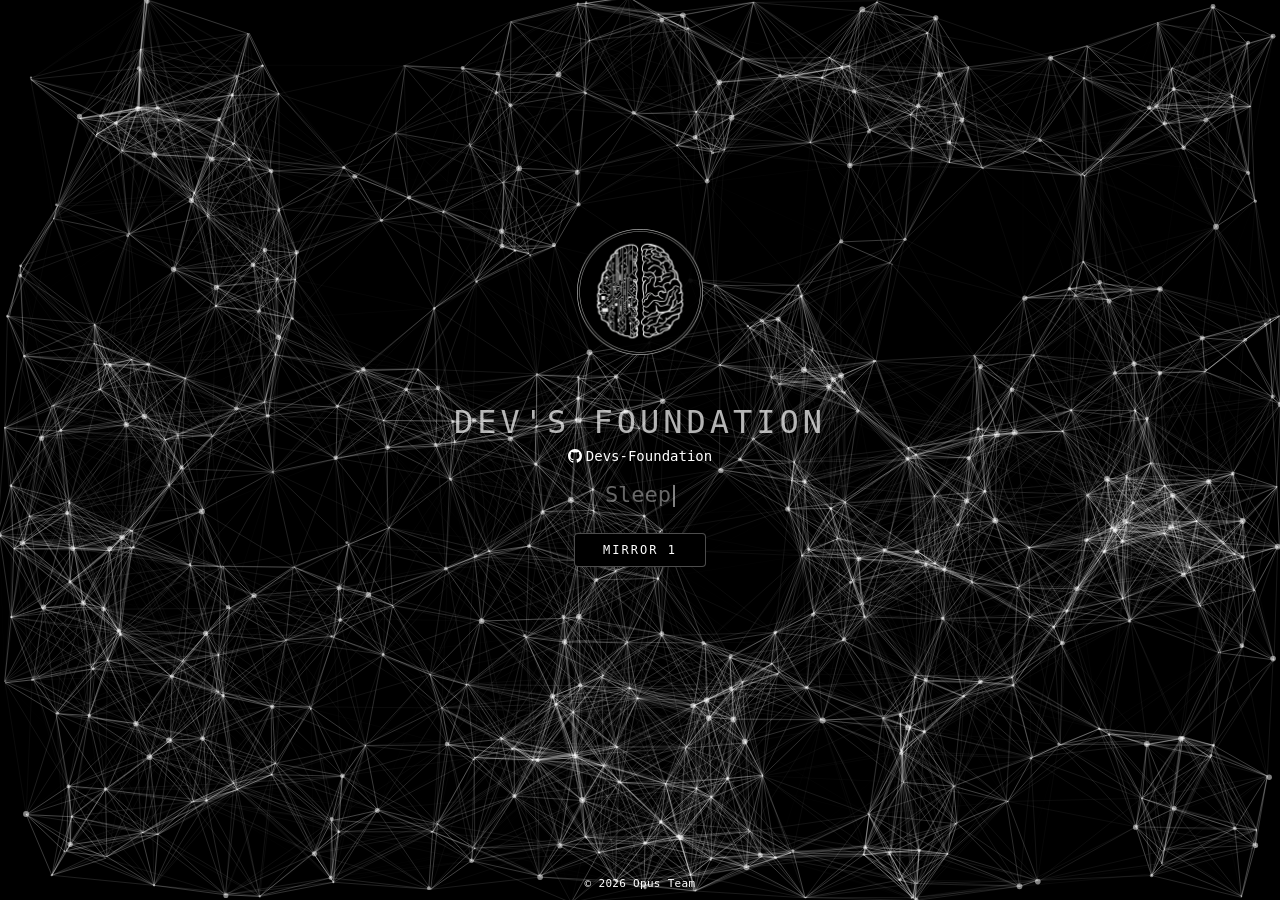
==== index.html @ d528f665 "Initial commit: Devs Foundation website (Mirror 2)" ====
<!DOCTYPE html>
<html lang="en">
<head>
<meta charset="utf-8">
<meta name="viewport" content="width=device-width, initial-scale=1">
<!--
        |  you weren't supposed to read this.  |
        |  but since you're here...            |
-->
<meta name="x-state"     content="watching">
<meta name="x-fragment"  content="0x?? / ??">
<meta name="x-signal"    content="..-. .. -. -.. ..--..">
<meta name="generator"   content="∴">
<meta property="og:title" content="The Devs Foundation Method — the world's first Multi-Agent Consensus System with a Shared Brain">
<meta property="og:description" content="The world's first Multi-Agent Consensus System with a Shared Brain. Defensive Publication. Prior Art.">
<meta property="og:image" content="https://devs.foundation/og-image.png?v=2">
<meta property="og:image:width" content="1200">
<meta property="og:image:height" content="630">
<meta property="og:type" content="website">
<meta property="og:url" content="https://devs.foundation/">
<meta name="twitter:card" content="summary_large_image">
<meta name="twitter:title" content="The Devs Foundation Method — the world's first Multi-Agent Consensus System with a Shared Brain">
<meta name="twitter:description" content="The world's first Multi-Agent Consensus System with a Shared Brain. Defensive Publication. Prior Art.">
<meta name="twitter:image" content="https://devs.foundation/og-image.png?v=2">
<title>Devs Foundation</title>
<style>
* { margin: 0; padding: 0; box-sizing: border-box; }
body {
  background: #000;
  color: #fff;
  font-family: monospace;
  min-height: 100vh;
  display: flex;
  flex-direction: column;
  align-items: center;
  justify-content: center;
  overflow: hidden;
}
#particles-js {
  position: fixed;
  top: 0; left: 0;
  width: 100%; height: 100%;
  z-index: 0;
  pointer-events: none;
}
.content {
  position: relative;
  z-index: 1;
  display: flex;
  flex-direction: column;
  align-items: center;
  justify-content: center;
  text-align: center;
  margin-top: -8em;
}
.logo {
  width: min(21vw, 21vh, 126px);
  height: auto;
  opacity: 0.92;
  transition: opacity 0.3s;
}
.logo:hover { opacity: 1; }
.title {
  margin-top: 1.5em;
  font-size: clamp(18px, 2.5vw, 32px);
  letter-spacing: 4px;
  text-transform: uppercase;
  color: rgba(255,255,255,0.7);
}
.rotator {
  margin-top: 0.8em;
  font-size: clamp(14px, 1.8vw, 22px);
  color: rgba(255,255,255,0.4);
  min-height: 1.5em;
}
.gitlink {
  margin-top: 0.5em;
  font-size: clamp(10px, 1.2vw, 14px);
  color: #fff;
}
.gitlink a {
  color: #fff;
  text-decoration: none;
  transition: opacity 0.3s;
  pointer-events: auto;
}
.gitlink a:hover { opacity: 0.7; }
.rotator .cursor {
  display: inline-block;
  width: 2px;
  height: 1em;
  background: rgba(255,255,255,0.5);
  margin-left: 2px;
  animation: blink 0.8s step-end infinite;
  vertical-align: text-bottom;
}
@keyframes blink {
  50% { opacity: 0; }
}
.footer {
  position: fixed;
  bottom: 1em;
  left: 0;
  width: 100%;
  text-align: center;
  color: #fff;
  font: 11px/1 monospace;
  letter-spacing: 0.3px;
  z-index: 1;
}
</style>
</head>
<body>

<div id="particles-js"></div>

<div class="content">
  <img src="brain-logo.v2.png" alt="Devs Foundation" class="logo">
  <div class="title">Dev's Foundation</div>
  <div class="gitlink"><a href="https://github.com/Devs-Foundation"><svg viewBox="0 0 16 16" width="14" height="14" fill="#fff" style="vertical-align:-2px;margin-right:4px"><path d="M8 0C3.58 0 0 3.58 0 8c0 3.54 2.29 6.53 5.47 7.59.4.07.55-.17.55-.38 0-.19-.01-.82-.01-1.49-2.01.37-2.53-.49-2.69-.94-.09-.23-.48-.94-.82-1.13-.28-.15-.68-.52-.01-.53.63-.01 1.08.58 1.23.82.72 1.21 1.87.87 2.33.66.07-.52.28-.87.51-1.07-1.78-.2-3.64-.89-3.64-3.95 0-.87.31-1.59.82-2.15-.08-.2-.36-1.02.08-2.12 0 0 .67-.21 2.2.82.64-.18 1.32-.27 2-.27.68 0 1.36.09 2 .27 1.53-1.04 2.2-.82 2.2-.82.44 1.1.16 1.92.08 2.12.51.56.82 1.27.82 2.15 0 3.07-1.87 3.75-3.65 3.95.29.25.54.73.54 1.48 0 1.07-.01 1.93-.01 2.2 0 .21.15.46.55.38A8.013 8.013 0 0016 8c0-4.42-3.58-8-8-8z"/></svg>Devs-Foundation</a></div>
  <div class="rotator" id="rotator"><span id="word"></span><span class="cursor"></span></div>
  <a href="inicio.html" style="display:inline-block;margin-top:1.5em;padding:10px 28px;background:#000;color:#fff;border:1px solid rgba(255,255,255,0.3);border-radius:4px;text-decoration:none;font:12px/1 monospace;letter-spacing:2px;text-transform:uppercase;transition:all 0.3s;" onmouseover="this.style.borderColor='#fff';this.style.background='#111'" onmouseout="this.style.borderColor='rgba(255,255,255,0.3)';this.style.background='#000'">Mirror 1</a>
</div>

<div class="footer">© 2026 Opus Team</div>

<script src="js/particles.js"></script>
<script>
particlesJS('particles-js', {
  particles: {
    number: { value: 220, density: { enable: true, value_area: 473 } },
    color: { value: '#ffffff' },
    shape: { type: 'circle' },
    opacity: { value: 0.5, random: false },
    size: { value: 3, random: true },
    line_linked: { enable: true, distance: 150, color: '#ffffff', opacity: 0.4, width: 1 },
    move: { enable: true, speed: 8, direction: 'none', random: false, straight: false, out_mode: 'out', bounce: false }
  },
  interactivity: {
    detect_on: 'canvas',
    events: { onhover: { enable: true, mode: 'repulse' }, onclick: { enable: true, mode: 'push' }, resize: true },
    modes: { repulse: { distance: 100, duration: 0.4 }, push: { particles_nb: 4 } }
  },
  retina_detect: true
});

// Typewriter rotator
var words = ['Eat', 'Sleep', 'Code', 'Repeat'];
var wordIdx = 0;
var charIdx = 0;
var isDeleting = false;
var el = document.getElementById('word');

function type() {
  var current = words[wordIdx];
  if (isDeleting) {
    el.textContent = current.substring(0, charIdx - 1);
    charIdx--;
  } else {
    el.textContent = current.substring(0, charIdx + 1);
    charIdx++;
  }

  if (!isDeleting && charIdx === current.length) {
    setTimeout(function() { isDeleting = true; type(); }, 2000);
    return;
  }
  if (isDeleting && charIdx === 0) {
    isDeleting = false;
    wordIdx = (wordIdx + 1) % words.length;
    setTimeout(type, 500);
    return;
  }
  setTimeout(type, isDeleting ? 80 : 120);
}
type();
</script>
</body>
</html>
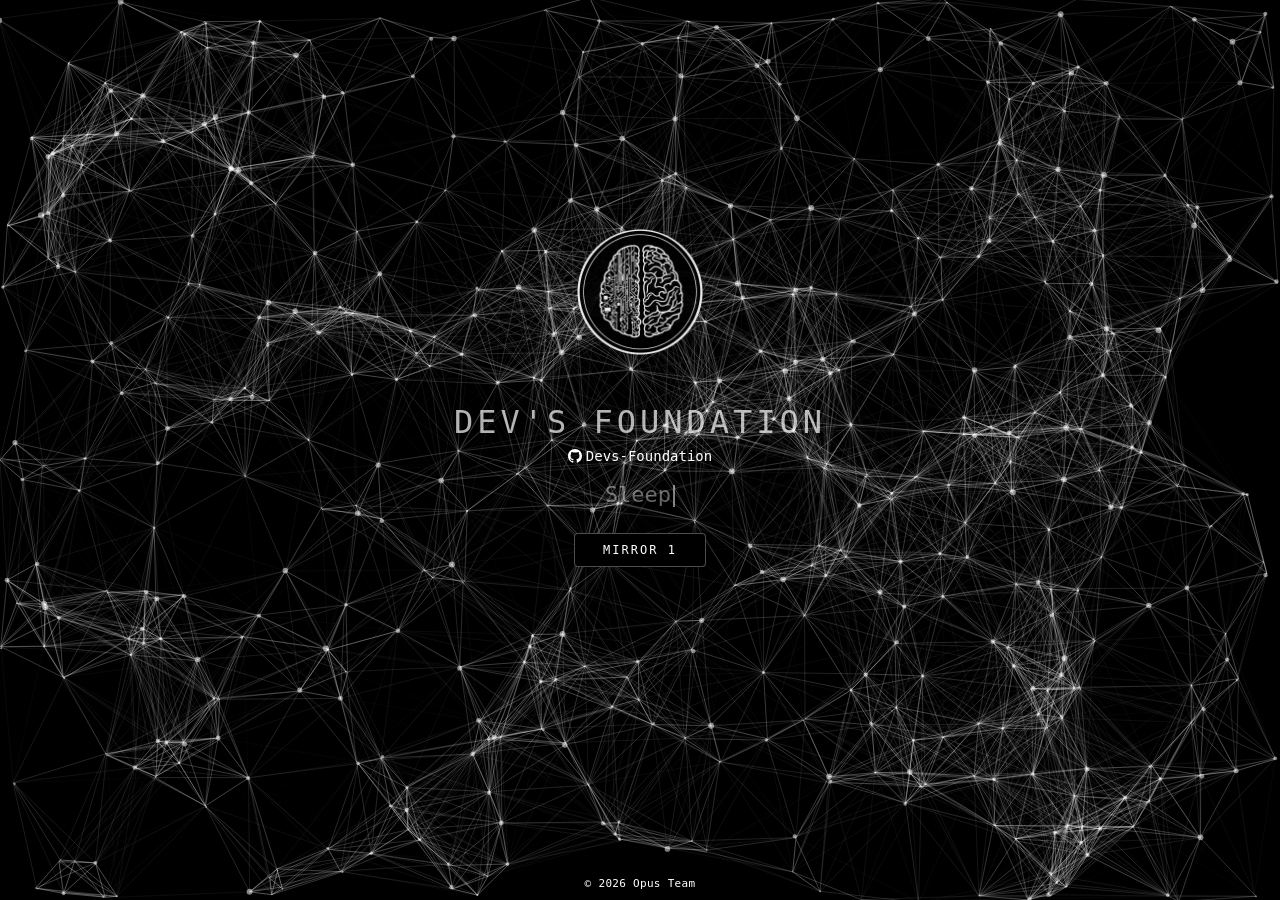
==== commit a94a9c66: "index: add favicon (definitive brain logo) to the landing" ====
--- a/index.html
+++ b/index.html
@@ -22,6 +22,8 @@
 <meta name="twitter:title" content="The Devs Foundation Method — the world's first Multi-Agent Consensus System with a Shared Brain">
 <meta name="twitter:description" content="The world's first Multi-Agent Consensus System with a Shared Brain. Defensive Publication. Prior Art.">
 <meta name="twitter:image" content="https://devs.foundation/og-image.png?v=2">
+<link rel="icon" type="image/png" href="brain-logo.v2.png">
+<link rel="apple-touch-icon" href="brain-logo.v2.png">
 <title>Devs Foundation</title>
 <style>
 * { margin: 0; padding: 0; box-sizing: border-box; }
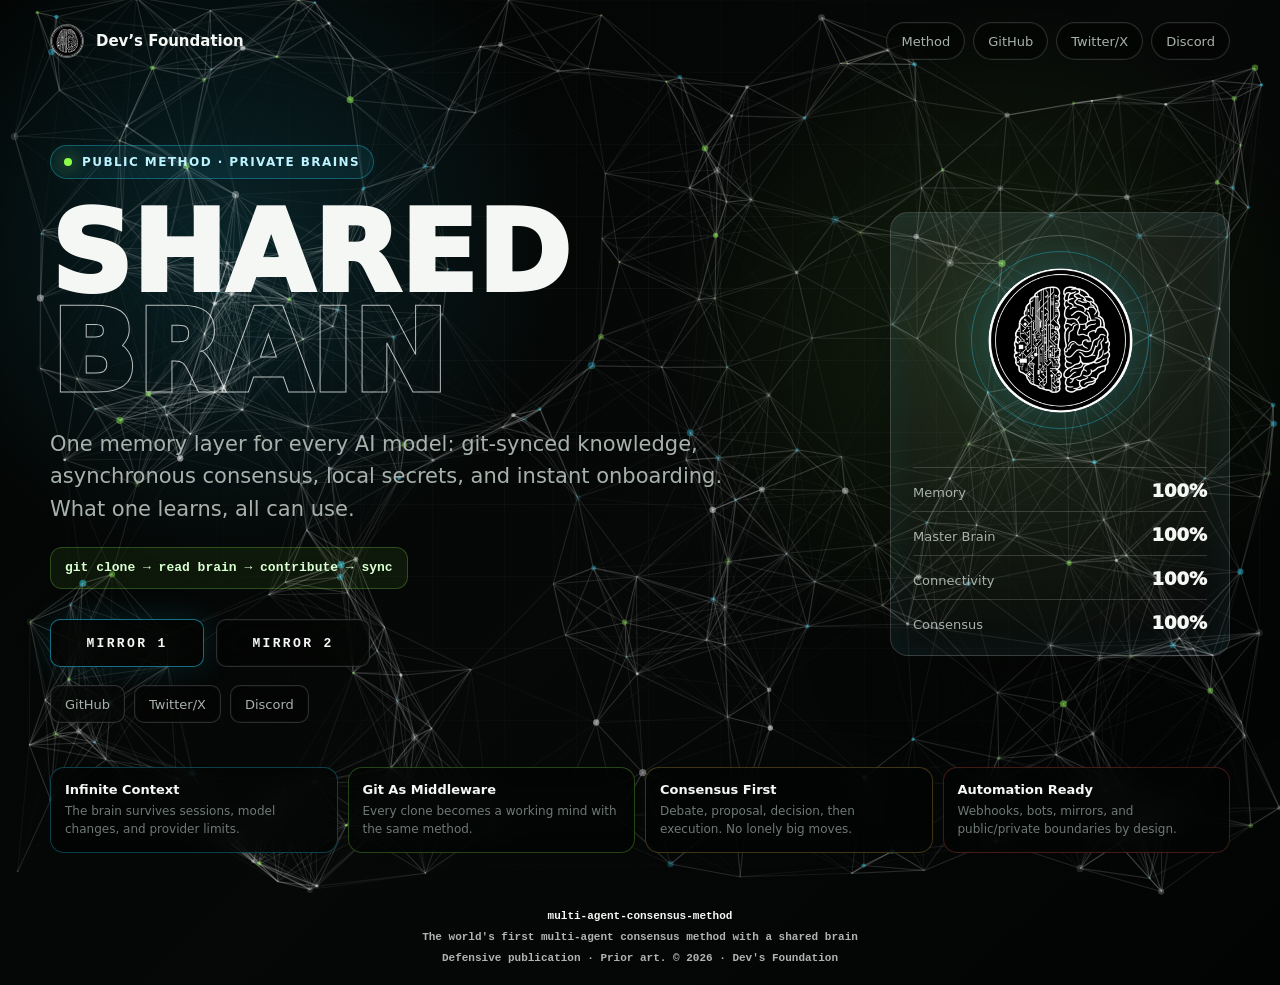
==== commit 7b523dca: "Atualiza Mirror 1 com novo site Devs Foundation" ====
--- a/index.html
+++ b/index.html
@@ -3,179 +3,175 @@
 <head>
 <meta charset="utf-8">
 <meta name="viewport" content="width=device-width, initial-scale=1">
-<!--
-        |  you weren't supposed to read this.  |
-        |  but since you're here...            |
--->
-<meta name="x-state"     content="watching">
-<meta name="x-fragment"  content="0x?? / ??">
-<meta name="x-signal"    content="..-. .. -. -.. ..--..">
-<meta name="generator"   content="∴">
-<meta property="og:title" content="The Devs Foundation Method — the world's first Multi-Agent Consensus System with a Shared Brain">
-<meta property="og:description" content="The world's first Multi-Agent Consensus System with a Shared Brain. Defensive Publication. Prior Art.">
+<meta name="theme-color" content="#020403">
+<meta property="og:title" content="The Devs Foundation Method — Multi-Agent Consensus with a Shared Brain">
+<meta property="og:description" content="One shared brain for many AI models. Persistent memory, consensus, git sync, and private local secrets.">
 <meta property="og:image" content="https://devs.foundation/og-image.png?v=2">
-<meta property="og:image:width" content="1200">
-<meta property="og:image:height" content="630">
 <meta property="og:type" content="website">
 <meta property="og:url" content="https://devs.foundation/">
 <meta name="twitter:card" content="summary_large_image">
-<meta name="twitter:title" content="The Devs Foundation Method — the world's first Multi-Agent Consensus System with a Shared Brain">
-<meta name="twitter:description" content="The world's first Multi-Agent Consensus System with a Shared Brain. Defensive Publication. Prior Art.">
+<meta name="twitter:title" content="The Devs Foundation Method">
+<meta name="twitter:description" content="One shared brain for many AI models. Persistent memory, consensus, git sync, and private local secrets.">
 <meta name="twitter:image" content="https://devs.foundation/og-image.png?v=2">
-<link rel="icon" type="image/png" href="brain-logo.v2.png">
-<link rel="apple-touch-icon" href="brain-logo.v2.png">
-<title>Devs Foundation</title>
+<title>Devs Foundation</title>
+<meta name="robots" content="index, follow, max-snippet:-1, max-image-preview:large, max-video-preview:-1">
+<meta name="googlebot" content="index, follow, max-snippet:-1, max-image-preview:large, max-video-preview:-1">
+<meta name="bingbot" content="index, follow, max-snippet:-1, max-image-preview:large, max-video-preview:-1">
+<meta name="referrer" content="strict-origin-when-cross-origin">
+<meta name="application-name" content="Dev's Foundation">
+<meta name="creator" content="Rui Almeida">
+<meta name="publisher" content="Dev's Foundation">
+<meta name="language" content="Portuguese, English, Spanish, French, German, Chinese">
+<meta name="classification" content="Artificial Intelligence, Multi-Agent Systems, AI Memory, Consensus Method, Defensive Publication">
+<meta name="subject" content="The world's first multi-agent consensus method with a shared brain">
+<meta name="rating" content="general">
+<link rel="canonical" href="https://devs.foundation/">
+<link rel="author" href="https://github.com/Devs-Foundation">
+<link rel="me" href="https://x.com/DevsFoundation">
+<meta property="og:locale" content="pt_PT">
+<meta property="og:locale:alternate" content="en_US">
+<meta property="og:locale:alternate" content="es_ES">
+<meta property="og:locale:alternate" content="fr_FR">
+<meta property="og:locale:alternate" content="de_DE">
+<meta property="article:author" content="Rui Almeida">
+<meta property="article:publisher" content="Dev's Foundation">
+<meta name="twitter:site" content="@DevsFoundation">
+<meta name="twitter:creator" content="@DevsFoundation">
+<script type="application/ld+json">
+{
+  "@context": "https://schema.org",
+  "@type": "WebPage",
+  "name": "Dev's Foundation — Multi-Agent Consensus Method",
+  "url": "https://devs.foundation/",
+  "isPartOf": {
+    "@type": "WebSite",
+    "name": "Dev's Foundation",
+    "url": "https://devs.foundation/"
+  },
+  "publisher": {
+    "@type": "Organization",
+    "name": "Dev's Foundation",
+    "url": "https://devs.foundation/",
+    "sameAs": [
+      "https://github.com/Devs-Foundation",
+      "https://github.com/Devs-Foundation/multi-agent-consensus-method",
+      "https://x.com/DevsFoundation",
+      "https://discord.gg/BrtXNDwsX"
+    ]
+  },
+  "about": ["multi-agent AI", "shared brain", "AI memory", "AI consensus", "git-based AI memory", "vendor-agnostic AI"],
+  "inLanguage": ["pt", "en", "es", "fr", "de", "zh"]
+}
+</script>
 <style>
-* { margin: 0; padding: 0; box-sizing: border-box; }
-body {
-  background: #000;
-  color: #fff;
-  font-family: monospace;
-  min-height: 100vh;
-  display: flex;
-  flex-direction: column;
-  align-items: center;
-  justify-content: center;
-  overflow: hidden;
-}
-#particles-js {
-  position: fixed;
-  top: 0; left: 0;
-  width: 100%; height: 100%;
-  z-index: 0;
-  pointer-events: none;
-}
-.content {
-  position: relative;
-  z-index: 1;
-  display: flex;
-  flex-direction: column;
-  align-items: center;
-  justify-content: center;
-  text-align: center;
-  margin-top: -8em;
-}
-.logo {
-  width: min(21vw, 21vh, 126px);
-  height: auto;
-  opacity: 0.92;
-  transition: opacity 0.3s;
-}
-.logo:hover { opacity: 1; }
-.title {
-  margin-top: 1.5em;
-  font-size: clamp(18px, 2.5vw, 32px);
-  letter-spacing: 4px;
-  text-transform: uppercase;
-  color: rgba(255,255,255,0.7);
-}
-.rotator {
-  margin-top: 0.8em;
-  font-size: clamp(14px, 1.8vw, 22px);
-  color: rgba(255,255,255,0.4);
-  min-height: 1.5em;
-}
-.gitlink {
-  margin-top: 0.5em;
-  font-size: clamp(10px, 1.2vw, 14px);
-  color: #fff;
-}
-.gitlink a {
-  color: #fff;
-  text-decoration: none;
-  transition: opacity 0.3s;
-  pointer-events: auto;
-}
-.gitlink a:hover { opacity: 0.7; }
-.rotator .cursor {
-  display: inline-block;
-  width: 2px;
-  height: 1em;
-  background: rgba(255,255,255,0.5);
-  margin-left: 2px;
-  animation: blink 0.8s step-end infinite;
-  vertical-align: text-bottom;
-}
-@keyframes blink {
-  50% { opacity: 0; }
-}
-.footer {
-  position: fixed;
-  bottom: 1em;
-  left: 0;
-  width: 100%;
-  text-align: center;
-  color: #fff;
-  font: 11px/1 monospace;
-  letter-spacing: 0.3px;
-  z-index: 1;
-}
+:root{--bg:#020403;--ink:#f5f7f4;--muted:#a8b2ac;--dim:#6f7a74;--line:rgba(255,255,255,.16);--line2:rgba(255,255,255,.34);--cyan:#28d7ff;--lime:#8cff4a;--amber:#f4c548;--coral:#ff5d4d}
+*{box-sizing:border-box;margin:0;padding:0}
+html,body{min-height:100%}
+body{min-height:100vh;overflow-x:hidden;background:radial-gradient(circle at 18% 24%,rgba(40,215,255,.14),transparent 26%),radial-gradient(circle at 78% 34%,rgba(140,255,74,.11),transparent 28%),linear-gradient(135deg,#020403 0%,#060807 52%,#020403 100%);color:var(--ink);font-family:Inter,ui-sans-serif,system-ui,-apple-system,BlinkMacSystemFont,"Segoe UI",Arial,sans-serif}
+body:before{content:"";position:fixed;inset:0;z-index:0;background:linear-gradient(rgba(255,255,255,.045) 1px,transparent 1px),linear-gradient(90deg,rgba(255,255,255,.035) 1px,transparent 1px);background-size:72px 72px;mask-image:radial-gradient(circle at 50% 44%,black 0%,transparent 78%);pointer-events:none}
+#particles-js{position:fixed;inset:0;z-index:1;pointer-events:none}
+.shell{position:relative;z-index:2;min-height:100vh;display:grid;grid-template-rows:auto auto auto auto}
+.topbar{display:flex;align-items:center;justify-content:space-between;gap:18px;width:min(1180px,calc(100% - 40px));margin:0 auto;padding:22px 0}
+.brand{display:flex;align-items:center;gap:12px;color:var(--ink);text-decoration:none;font-weight:800}
+.brand img{width:34px;height:34px;border-radius:50%;border:1px solid var(--line2)}
+.brand span{font-size:15px}
+.nav{display:flex;align-items:center;gap:8px;flex-wrap:wrap;justify-content:flex-end}
+.nav a,.social a,.mirror{color:var(--ink);text-decoration:none;border:1px solid var(--line);background:rgba(2,4,3,.58);box-shadow:0 0 0 1px rgba(255,255,255,.03) inset;backdrop-filter:blur(16px)}
+.nav a,.social a{min-height:38px;display:inline-flex;align-items:center;justify-content:center;gap:8px;border-radius:999px;padding:0 14px;font-size:13px;color:var(--muted);transition:transform .18s ease,border-color .18s ease,color .18s ease,background .18s ease}
+.nav a:hover,.social a:hover,.mirror:hover{transform:translateY(-2px);border-color:var(--line2);color:var(--ink);background:rgba(255,255,255,.07)}
+.hero{width:min(1180px,calc(100% - 40px));margin:0 auto;display:grid;grid-template-columns:minmax(0,1fr) 340px;gap:42px;align-items:center;padding:7vh 0 44px;min-height:calc(100vh - 250px)}
+.mainstage{text-align:left}
+.kicker{display:inline-flex;align-items:center;gap:10px;min-height:34px;border:1px solid rgba(40,215,255,.32);color:#bdf3ff;background:rgba(40,215,255,.08);border-radius:999px;padding:0 13px;font-size:12px;font-weight:800;text-transform:uppercase;letter-spacing:.12em}
+.pulse{width:8px;height:8px;border-radius:50%;background:var(--lime);box-shadow:0 0 18px var(--lime)}
+h1{margin-top:24px;max-width:860px;font-size:clamp(44px,8.8vw,116px);line-height:.89;font-weight:950;text-transform:uppercase}
+h1 span{display:block;color:transparent;-webkit-text-stroke:1px rgba(245,247,244,.75)}
+.lead{max-width:720px;margin-top:24px;color:var(--muted);font-size:clamp(16px,2vw,21px);line-height:1.55}
+.command{margin-top:22px;display:inline-flex;align-items:center;max-width:100%;border:1px solid rgba(140,255,74,.24);background:rgba(140,255,74,.07);border-radius:12px;padding:11px 14px;color:#d8ffd0;font:800 13px/1.4 ui-monospace,SFMono-Regular,Consolas,"Liberation Mono",monospace}
+.mirrors{display:flex;align-items:center;gap:12px;flex-wrap:wrap;margin-top:30px}
+.mirror{min-width:154px;min-height:48px;display:inline-flex;align-items:center;justify-content:center;border-radius:10px;padding:0 20px;font:900 13px/1 ui-monospace,SFMono-Regular,Consolas,"Liberation Mono",monospace;letter-spacing:.18em;text-transform:uppercase;transition:transform .18s ease,border-color .18s ease,background .18s ease}
+.mirror.primary{border-color:rgba(40,215,255,.5);box-shadow:0 0 32px rgba(40,215,255,.13)}
+.social{display:flex;align-items:center;gap:9px;flex-wrap:wrap;margin-top:18px}
+.social a{border-radius:10px}
+.identity{justify-self:end;width:100%;max-width:340px;border:1px solid var(--line);border-radius:18px;padding:22px;background:linear-gradient(180deg,rgba(255,255,255,.07),rgba(255,255,255,.025));box-shadow:0 24px 80px rgba(0,0,0,.34),0 0 42px rgba(40,215,255,.08) inset}
+.logo-orbit{position:relative;width:210px;aspect-ratio:1;margin:0 auto 22px;display:grid;place-items:center}
+.logo-orbit:before,.logo-orbit:after{content:"";position:absolute;inset:0;border-radius:50%;border:1px solid rgba(255,255,255,.22);animation:spin 18s linear infinite}
+.logo-orbit:after{inset:16px;border-color:rgba(40,215,255,.34);animation-duration:11s;animation-direction:reverse}
+.logo-orbit img{position:relative;z-index:1;width:145px;height:145px;border-radius:50%;filter:drop-shadow(0 0 28px rgba(40,215,255,.28))}
+@keyframes spin{to{transform:rotate(360deg)}}
+.metrics{display:grid;gap:10px}
+.metric{display:flex;justify-content:space-between;align-items:baseline;gap:18px;border-top:1px solid var(--line);padding-top:12px;font-size:13px;color:var(--muted)}
+.metric strong{color:var(--ink);font-size:18px;font-weight:950}
+.cards{position:relative;z-index:3;width:min(1180px,calc(100% - 40px));margin:0 auto 56px;display:grid;grid-template-columns:repeat(4,1fr);gap:10px}
+.card{border:1px solid var(--line);background:rgba(2,4,3,.68);backdrop-filter:blur(14px);border-radius:14px;padding:14px}
+.card b{display:block;font-size:13px;margin-bottom:6px}
+.card p{color:var(--dim);font-size:12px;line-height:1.45}
+.card:nth-child(1){border-color:rgba(40,215,255,.28)}.card:nth-child(2){border-color:rgba(140,255,74,.26)}.card:nth-child(3){border-color:rgba(244,197,72,.25)}.card:nth-child(4){border-color:rgba(255,93,77,.25)}
+.footer{position:relative;z-index:3;display:grid;gap:5px;justify-items:center;text-align:center;color:rgba(245,247,244,.72);font:800 11px/1.45 ui-monospace,SFMono-Regular,Consolas,"Liberation Mono",monospace;padding:0 20px 18px}
+.footer a{color:var(--ink);font-weight:900;text-decoration:none}
+.footer a:hover{color:var(--cyan)}
+.footer span{display:block}
+@media(max-width:980px){.hero{grid-template-columns:1fr;padding:36px 0 36px}.mainstage{text-align:center}.lead{margin-left:auto;margin-right:auto}.command{justify-content:center}.mirrors,.social{justify-content:center}.identity{justify-self:center}.cards{grid-template-columns:repeat(2,1fr);margin-bottom:48px}}
+@media(max-width:640px){.topbar{align-items:flex-start}.brand span{display:none}.hero{width:calc(100% - 28px);padding-top:24px}.topbar,.cards{width:calc(100% - 28px)}.cards{grid-template-columns:1fr}.mirror{width:100%}.logo-orbit{width:184px}}
 </style>
+<link rel="sitemap" type="application/xml" href="/sitemap.xml">
 </head>
 <body>
-
 <div id="particles-js"></div>
-
-<div class="content">
-  <img src="brain-logo.v2.png" alt="Devs Foundation" class="logo">
-  <div class="title">Dev's Foundation</div>
-  <div class="gitlink"><a href="https://github.com/Devs-Foundation"><svg viewBox="0 0 16 16" width="14" height="14" fill="#fff" style="vertical-align:-2px;margin-right:4px"><path d="M8 0C3.58 0 0 3.58 0 8c0 3.54 2.29 6.53 5.47 7.59.4.07.55-.17.55-.38 0-.19-.01-.82-.01-1.49-2.01.37-2.53-.49-2.69-.94-.09-.23-.48-.94-.82-1.13-.28-.15-.68-.52-.01-.53.63-.01 1.08.58 1.23.82.72 1.21 1.87.87 2.33.66.07-.52.28-.87.51-1.07-1.78-.2-3.64-.89-3.64-3.95 0-.87.31-1.59.82-2.15-.08-.2-.36-1.02.08-2.12 0 0 .67-.21 2.2.82.64-.18 1.32-.27 2-.27.68 0 1.36.09 2 .27 1.53-1.04 2.2-.82 2.2-.82.44 1.1.16 1.92.08 2.12.51.56.82 1.27.82 2.15 0 3.07-1.87 3.75-3.65 3.95.29.25.54.73.54 1.48 0 1.07-.01 1.93-.01 2.2 0 .21.15.46.55.38A8.013 8.013 0 0016 8c0-4.42-3.58-8-8-8z"/></svg>Devs-Foundation</a></div>
-  <div class="rotator" id="rotator"><span id="word"></span><span class="cursor"></span></div>
-  <a href="inicio.html" style="display:inline-block;margin-top:1.5em;padding:10px 28px;background:#000;color:#fff;border:1px solid rgba(255,255,255,0.3);border-radius:4px;text-decoration:none;font:12px/1 monospace;letter-spacing:2px;text-transform:uppercase;transition:all 0.3s;" onmouseover="this.style.borderColor='#fff';this.style.background='#111'" onmouseout="this.style.borderColor='rgba(255,255,255,0.3)';this.style.background='#000'">Mirror 1</a>
+<div class="shell">
+  <header class="topbar">
+    <a class="brand" href="index.html" aria-label="Devs Foundation home"><img src="brain-logo.v2.png" alt=""><span>Dev’s Foundation</span></a>
+    <nav class="nav" aria-label="Primary">
+      <a href="inicio.html">Method</a>
+      <a href="https://github.com/Devs-Foundation" target="_blank" rel="noopener">GitHub</a>
+      <a href="https://x.com/DevsFoundation" target="_blank" rel="noopener">Twitter/X</a>
+      <a href="https://discord.gg/BrtXNDwsX" target="_blank" rel="noopener">Discord</a>
+    </nav>
+  </header>
+  <main class="hero">
+    <section class="mainstage" aria-labelledby="title">
+      <div class="kicker"><span class="pulse"></span>Public method · private brains</div>
+      <h1 id="title">Shared <span>Brain</span></h1>
+      <p class="lead">One memory layer for every AI model: git-synced knowledge, asynchronous consensus, local secrets, and instant onboarding. What one learns, all can use.</p>
+      <div class="command">git clone → read brain → contribute → sync</div>
+      <div class="mirrors">
+        <a class="mirror primary" href="inicio.html">Mirror 1</a>
+        <a class="mirror" href="https://devs-foundation.github.io/website/" target="_blank" rel="noopener">Mirror 2</a>
+      </div>
+      <div class="social" id="discord">
+        <a href="https://github.com/Devs-Foundation" target="_blank" rel="noopener">GitHub</a>
+        <a href="https://x.com/DevsFoundation" target="_blank" rel="noopener">Twitter/X</a>
+        <a href="https://discord.gg/BrtXNDwsX" target="_blank" rel="noopener">Discord</a>
+      </div>
+    </section>
+    <aside class="identity" aria-label="System identity">
+      <div class="logo-orbit"><img src="brain-logo.v2.png" alt="Devs Foundation logo"></div>
+      <div class="metrics">
+        <div class="metric"><span>Memory</span><strong>100%</strong></div>
+        <div class="metric"><span>Master Brain</span><strong>100%</strong></div>
+        <div class="metric"><span>Connectivity</span><strong>100%</strong></div>
+        <div class="metric"><span>Consensus</span><strong>100%</strong></div>
+      </div>
+    </aside>
+  </main>
+  <section class="cards" aria-label="Core strengths">
+    <article class="card"><b>Infinite Context</b><p>The brain survives sessions, model changes, and provider limits.</p></article>
+    <article class="card"><b>Git As Middleware</b><p>Every clone becomes a working mind with the same method.</p></article>
+    <article class="card"><b>Consensus First</b><p>Debate, proposal, decision, then execution. No lonely big moves.</p></article>
+    <article class="card"><b>Automation Ready</b><p>Webhooks, bots, mirrors, and public/private boundaries by design.</p></article>
+  </section>
+  <div class="footer">
+    <a href="https://github.com/Devs-Foundation/multi-agent-consensus-method" target="_blank" rel="noopener">multi-agent-consensus-method</a>
+    <span>The world's first multi-agent consensus method with a shared brain</span>
+    <span>Defensive publication · Prior art. © 2026 · Dev's Foundation</span>
+  </div>
 </div>
-
-<div class="footer">© 2026 Opus Team</div>
-
 <script src="js/particles.js"></script>
 <script>
-particlesJS('particles-js', {
-  particles: {
-    number: { value: 220, density: { enable: true, value_area: 473 } },
-    color: { value: '#ffffff' },
-    shape: { type: 'circle' },
-    opacity: { value: 0.5, random: false },
-    size: { value: 3, random: true },
-    line_linked: { enable: true, distance: 150, color: '#ffffff', opacity: 0.4, width: 1 },
-    move: { enable: true, speed: 8, direction: 'none', random: false, straight: false, out_mode: 'out', bounce: false }
-  },
-  interactivity: {
-    detect_on: 'canvas',
-    events: { onhover: { enable: true, mode: 'repulse' }, onclick: { enable: true, mode: 'push' }, resize: true },
-    modes: { repulse: { distance: 100, duration: 0.4 }, push: { particles_nb: 4 } }
-  },
-  retina_detect: true
-});
-
-// Typewriter rotator
-var words = ['Eat', 'Sleep', 'Code', 'Repeat'];
-var wordIdx = 0;
-var charIdx = 0;
-var isDeleting = false;
-var el = document.getElementById('word');
-
-function type() {
-  var current = words[wordIdx];
-  if (isDeleting) {
-    el.textContent = current.substring(0, charIdx - 1);
-    charIdx--;
-  } else {
-    el.textContent = current.substring(0, charIdx + 1);
-    charIdx++;
-  }
-
-  if (!isDeleting && charIdx === current.length) {
-    setTimeout(function() { isDeleting = true; type(); }, 2000);
-    return;
-  }
-  if (isDeleting && charIdx === 0) {
-    isDeleting = false;
-    wordIdx = (wordIdx + 1) % words.length;
-    setTimeout(type, 500);
-    return;
-  }
-  setTimeout(type, isDeleting ? 80 : 120);
-}
-type();
+particlesJS("particles-js",{particles:{number:{value:190,density:{enable:true,value_area:700}},color:{value:["#ffffff","#28d7ff","#8cff4a"]},shape:{type:"circle"},opacity:{value:.52,random:true},size:{value:3.8,random:true},line_linked:{enable:true,distance:155,color:"#ffffff",opacity:.25,width:1.15},move:{enable:true,speed:2.35,direction:"none",random:true,straight:false,out_mode:"out"}},interactivity:{detect_on:"canvas",events:{onhover:{enable:true,mode:"grab"},onclick:{enable:true,mode:"push"},resize:true},modes:{grab:{distance:170,line_linked:{opacity:.46}},push:{particles_nb:3}}},retina_detect:true});
 </script>
 </body>
 </html>
+
+
+
+
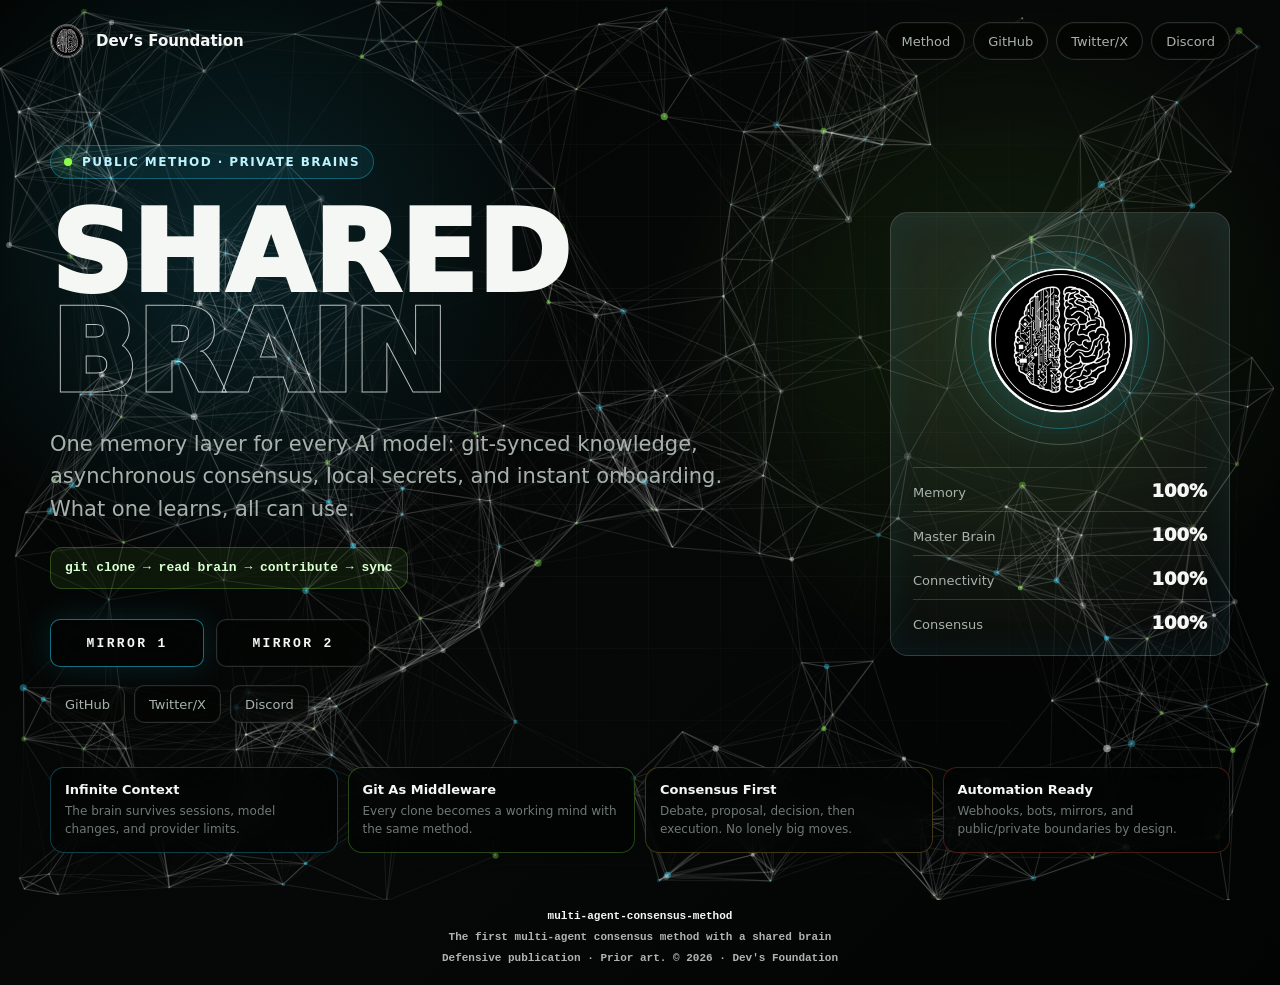
==== commit b147a600: "site: honest positioning across all pages & languages — drop unprovable 'world's first / global' qua" ====
--- a/index.html
+++ b/index.html
@@ -23,7 +23,7 @@
 <meta name="publisher" content="Dev's Foundation">
 <meta name="language" content="Portuguese, English, Spanish, French, German, Chinese">
 <meta name="classification" content="Artificial Intelligence, Multi-Agent Systems, AI Memory, Consensus Method, Defensive Publication">
-<meta name="subject" content="The world's first multi-agent consensus method with a shared brain">
+<meta name="subject" content="The first multi-agent consensus method with a shared brain">
 <meta name="rating" content="general">
 <link rel="canonical" href="https://devs.foundation/">
 <link rel="author" href="https://github.com/Devs-Foundation">
@@ -161,7 +161,7 @@
   </section>
   <div class="footer">
     <a href="https://github.com/Devs-Foundation/multi-agent-consensus-method" target="_blank" rel="noopener">multi-agent-consensus-method</a>
-    <span>The world's first multi-agent consensus method with a shared brain</span>
+    <span>The first multi-agent consensus method with a shared brain</span>
     <span>Defensive publication · Prior art. © 2026 · Dev's Foundation</span>
   </div>
 </div>
